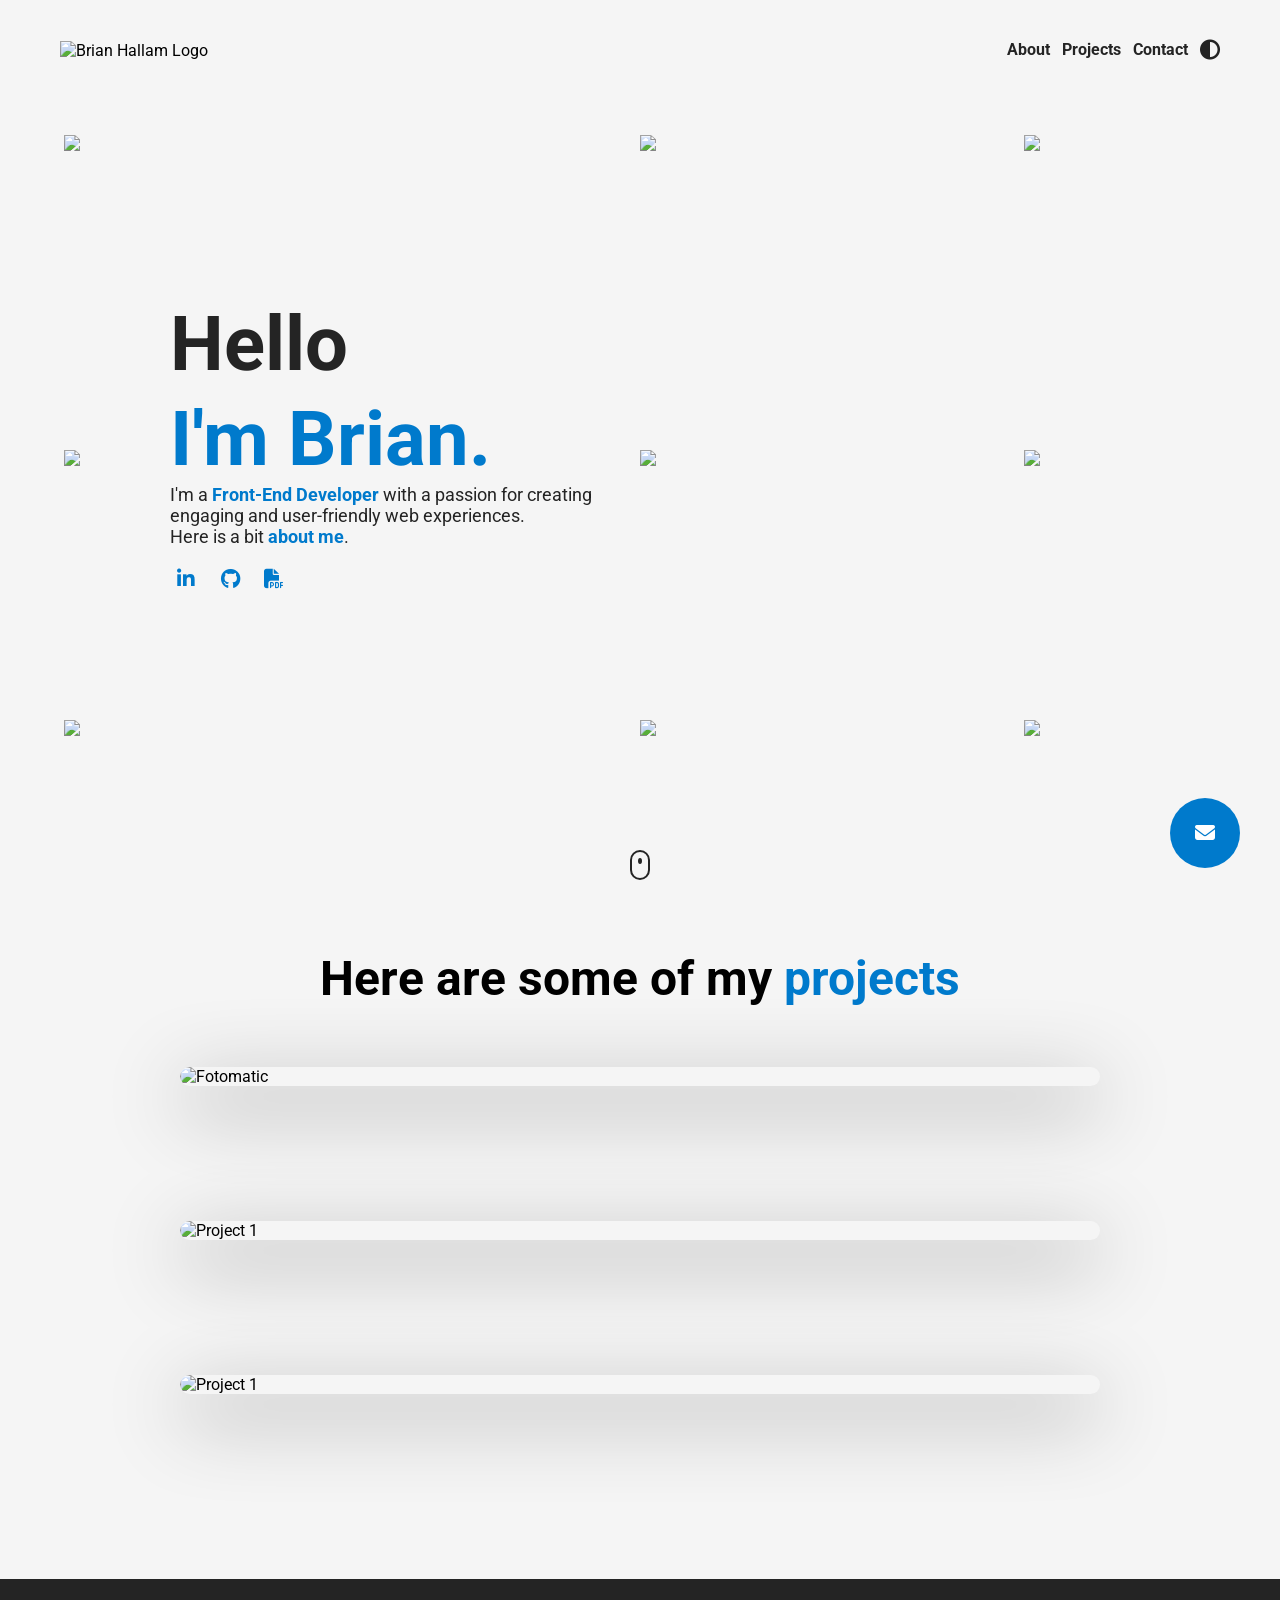
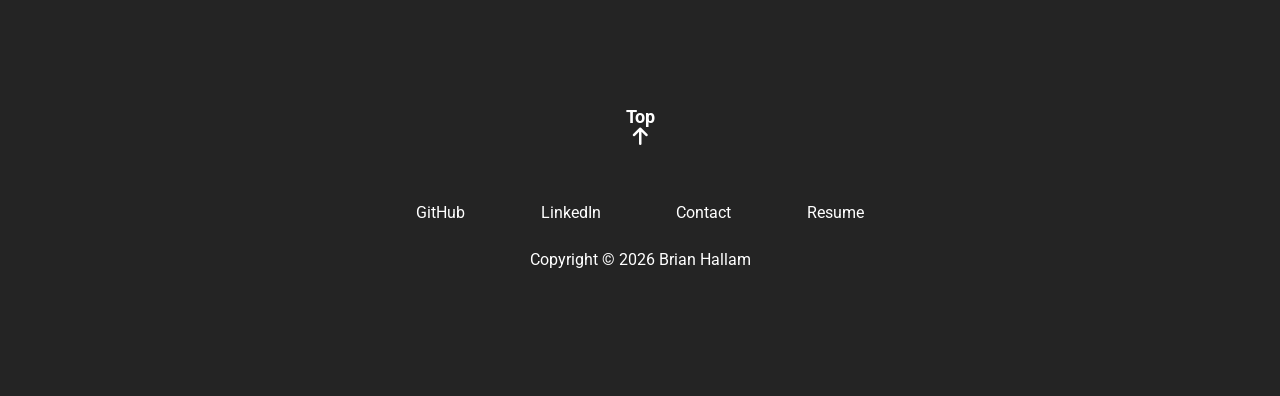
==== index.html @ a68c0668 "Add files via upload" ====
<!DOCTYPE html>
<!-- Action Items
1. need to add own logo---COMPLETE
2. need my own project images and descriptions......mock ups---COMPLETE with NO MOCK UPs
3. Need my own resume and contact info 
4. Need to add GitHub and LinkedIn URLs
5. Where did I leave off in the video----?Modal 2 @ 10min
-->
<html lang="en">
<head>
    <link rel="icon" type="image/png" href="./assets/brian_logo.png">
    <meta charset="UTF-8">
    <meta name="viewport" content="width=device-width, initial-scale=1.0">
    <meta http-equiv="X-UA-Compatible" content="ie=edge">
    <link rel="stylesheet" href="style.css">
    <link rel="stylesheet" href="https://cdnjs.cloudflare.com/ajax/libs/font-awesome/6.5.0/css/all.min.css">
    <title>Brian Hallam</title>
    <script type="text/javascript"
        src="https://cdn.jsdelivr.net/npm/@emailjs/browser@4/dist/email.min.js">
      </script>
    <script type="text/javascript">
      (function(){
          emailjs.init({
            publicKey: "vgryAOwKGJlXA9Sr4",
          });
      })();
    </script>
</head>
<body>
  <section id="landing-page" onmousemove="moveBackground(event)">
    <nav>
    <figure>
      <img id="personal-logo" src="./assets/brian_logo.png" alt="Brian Hallam Logo">
      <!--Logo proportion is 2.5:1 -->
    </figure>
      <ul class="nav__links--list">
        <li class="nav__link"><a href="#" class="
          nav__link--anchor
          link__hover-effect
          link__hover-effect--black          
          ">About</a></li>
        <li class="nav__link"><a href="#" class="
          nav__link--anchor
          link__hover-effect
          link__hover-effect--black          
          ">Projects</a></li>
        <li class="nav__link"><a href="#" class="
          nav__link--anchor
          link__hover-effect
          link__hover-effect--black          
          ">Contact</a></li>
        <li class="nav__link" onclick="toggleContrast()"><a href="#" class="
          nav__link--anchor
          link__hover-effect
          link__hover-effect--black
          ">
            <i class="fa-solid fa-circle-half-stroke"></i></a>
        </li>
      </ul>
    </nav>
    <header class = "header">
      <h1 class="title">Hello</h1>
      <h1 class="title__secondary"><b class="blue">I'm Brian.</b></h1>
      <p class = "class__para">
        I'm a <strong class="blue">Front-End Developer</strong> with a passion for creating engaging and user-friendly web experiences. 
        <br>
        Here is a bit <b class="blue">about me</b>.
      </p>
      <div class="social__list">
          <a href="#" target="_blank" class="social__link click">
            <i class="fab fa-linkedin-in"></i>
          </a>
          <a href="#" target="_blank" class="social__link click">
            <i class="fab fa-github"></i>
          </a>
          <a href="#" target="_blank" class="social__link click">
            <i class="fas fa-file-pdf"></i>
            <!-- href is the resume pdf in assets folder -->
          </a>
        </div>
    </header>
    <!-- Modal Start Section -->
    <button class="mail__btn click" onclick="toggleModal()">
      <i class="fas fa-envelope"></i>
    </button>
    <a href="#" class="scroll">
      <div class="scroll__icon click"></div>
      </a>
    <!-- The MODAL -->
    <div class="modal">
      <div class="modal__half modal__about">
        <!-- Modal Header -->
        <h3 class="modal__title modal__title--about">
        Information about me.
        </h3>
        <h4 class="modal__sub-title modal__title--about">
          Front-End Developer
        </h4>
        <!-- Modal Body -->
        <p class="modal__para">
          I am a front-end developer with a passion for creating engaging and user-friendly web experiences. 
          <br>I have experience with HTML, CSS, JavaScript, and various front-end frameworks. 
          <br>I am always eager to learn new technologies and improve my skills.
        </p>
        <div class="modal__languages">
          <figure class="modal__language">
            <img class="modal__language--img"
              src="./assets/HTML5_Badge_256.png"
              alt="">
            <span class="language__name">HTML</span>
          </figure>
          <figure class="modal__language">
            <img class="modal__language--img" src="https://cdn.iconscout.com/icon/free/png-256/css-131-722685.png"
              alt="">
            <span class="language__name">CSS</span>
          </figure>
          <figure class="modal__language">
            <img class="modal__language--img" src="https://cdn.iconscout.com/icon/free/png-256/javascript-1-225993.png"
              alt="">
            <span class="language__name">JavaScript</span>
          </figure>
        </div>
      </div>
      <div class="modal__half modal__contact">
        <i class="fas fa-times modal__exit click" onclick="toggleModal()"></i>
        <h3 class="modal__title modal__title--contact">
          Let's have a chat!
        </h3>
        <h3 class="modal__sub-title modal__sub-title--contact">
          I'm currently open to new opportunities.
        </h3>
        <form id="contact__form" onsubmit="contact(event)">
          <div class="form__item">
            <label class="form__item--label">Name</label>
            <input class="input" name="user_name" type="text" required></input>
          </div>
          <div class="form__item">
            <label class="form__item--label">Email</label>
            <input class="input" name="user_email" type="email" required></input>
          </div>
          <div class="form__item">
            <label class="form__item--label">Message</label>
            <textarea class="input" name="message" type="text" required></textarea>
          </div>
          <button id="contact__submit" class="form__submit">
            Send it my way
          </button>
        </form>
        <div class="modal__overlay modal__overlay--loading">
          <i class="fas fa-spinner"></i>
        </div>
        <div class="modal__overlay modal__overlay--success">
          Thanks for the message! Looking forward to speaking to you soon.
        </div>
      </div>
      <!-- Modal Footer -->
      <div class="modal__contact">
        <!--<h3>Here is how to contact me.</h3> -->
      </div>

    </div>
    <img src="./assets/circle.svg" class="shape shape--0">
    <img src="./assets/semi circle.svg" class="shape shape--1">
    <img src="./assets/squiggly.svg" class="shape shape--2">
    <img src="./assets/circle.svg" class="shape shape--3">
    <img src="./assets/triangle.svg" class="shape shape--4">
    <img src="./assets/squiggly.svg" class="shape shape--5">
    <img src="./assets/semi circle.svg" class="shape shape--6">
    <img src="./assets/circle.svg" class="shape shape--7">
    <img src="./assets/triangle.svg" class="shape shape--8">
  </section>
  <section id="project">
    <div class="container">
      <div class="row">
      <h1 class="section__title">
        Here are some of my <span class="blue">projects</span>
      </h1>
      <ul class="project__list">
        <li class="project">
          <div class="project__wrapper">
            <img src="./assets/fotomatic.png" alt="Fotomatic" class="project__img" alt="">
            <div class="project__wrapper--bg"></div>
            <div class="project__description">
            <h2 class="project__description--title">
              Fotomatic Photography
            </h2>
            <h4 class="project__description--sub-title">
              HTML, CSS, and JavaScript</h4>
            <p class="project__description--para">
              A clean and responsive website for a photography studio.
            </p>
          </div>
          </div>
        </li>
        <li class="project">
          <div class="project__wrapper">
            <img src="./assets/company page.png" alt="Project 1" class="project__img" alt="">
            <div class="project__wrapper--bg"></div>
            <div class="project__description">
            <h2 class="project__description--title">
              NovaCore
            </h2>
            <h4 class="project__description--sub-title">
              HTML, CSS, and JavaScript</h4>
            <p class="project__description--para">
              A futuristic web application for a future focused tech company.
            </p>
          </div>
          </div>
        </li>
        <li class="project">
          <div class="project__wrapper">
            <img src="./assets/teashop.png" alt="Project 1" class="project__img" alt="">
            <div class="project__wrapper--bg"></div>
            <div class="project__description">
            <h2 class="project__description--title">
              The Cozy Tea Shop
            </h2>
            <h4 class="project__description--sub-title">
              HTML, CSS, and JavaScript</h4>
            <p class="project__description--para">
              An elegant and modern website for a local tea shop.
            </p>
          </div>
          </div>
        </li>
      </ul>
      </div>
    </div>
  </section>
  <footer>
    <div class="container">
      <div class="footer__row">
        <a href="#" class="footer__anchor">
          <span class="footer__logo--popper">
            <h4>Top</h4>
            <i class="fas fa-arrow-up"></i>
          </span>
          <figure class="footer__logo">
            <img src="./assets/brian_logo.png" class="footer__logo--img" alt="">
          </figure>
        </a>
        <div class="footer__social--list">
          <a href="#" class="
          footer__social--link
          link__hover-effect
          link__hover-effect--white
        ">
            GitHub
          </a>
          <a href="#" target="_blank" class="
          footer__social--link
          link__hover-effect
          link__hover-effect--white
        ">
            LinkedIn
          </a>
          <a href="#" onclick="toggleModal()" class="
          footer__social--link
          link__hover-effect
          link__hover-effect--white
        ">
            Contact
          </a>
          <a href="#" target="_blank" class="
          footer__social--link
          link__hover-effect
          link__hover-effect--white
        ">
            Resume
          </a>
        </div>
        <div class="footer__copyright">Copyright &copy; 2026 Brian Hallam</div>
      </div>
    </div>
  </footer>
  <script src="index.js"> </script>

</body>
</html>
---- style.css ----
@import url('https://fonts.googleapis.com/css2?family=Lato:ital,wght@0,100;0,300;0,400;0,700;0,900;1,100;1,300;1,400;1,700;1,900&family=Roboto:ital,wght@0,100..900;1,100..900&display=swap');

*{
    margin: 0;
    padding: 0;
    box-sizing: border-box;
    font-family: 'Roboto', sans-serif;
}

html{
  scroll-behavior: smooth;
}
.orange {
    color: #ff6600;
}

.blue {
    color: #007acc;
}

ul {
    list-style: none;
    padding: 0;
    margin: 0;
}


.li{
    list-style-type: none;
}

section {
    background-color: rgb(245, 245, 245);
}

a{
    text-decoration: none;
}

.click {
    transition: all 300ms ease;
}

.click:hover {
    transform: scale(1.1);
}

.click:active {
    transform: scale(0.8);
}

button{
    cursor: pointer;
}

.mail__btn {
    background-color: #007acc;
    color: white;
    border: none;
    padding: 10px 20px;
    font-size: 16px;
    cursor: pointer;
    width: 70px;
    height: 70px;
    border-radius: 50%;
    position: absolute;
    bottom: 32px;
    right: 40px;
}

.scroll {
    position: absolute;
    bottom: 20px;
    left: 50%;
    transform: translateX(-50%);
}

.scroll__icon {
    width: 20px;
    height: 30px;
    border: 2px solid #242424;
    border-radius: 24px;
    
}

.scroll__icon:after{
    content: '';
    position: absolute;
    top: 8px;
    left: 50%;
    transform: translateX(-50%);
    width: 4px;
    height: 6px;
    background-color: #242424;
    border-radius: 50%;
    animation: scrollAnim 1.5s infinite;
}

@keyframes scrollAnim {
    0% {
        opacity: 0;
        transform: translateX(-50%) translateY(0);
    }
    50% {
        opacity: 1;
        transform: translateX(-50%) translateY(10px);
    }
    100% {
        opacity: 0;
        transform: translateX(-50%) translateY(0);
    }
}

.container {
    padding: 50px 0;
}

.row {
    width: 100%;
    max-width: 75vw;
    margin: 0 auto;
    padding: 0 20px;
}

.modal--open nav,
.modal--open .scroll,
.modal--open .header {
  opacity: 0;
  visibility: hidden;
  transition: all 400ms;
}

.dark-theme .title,
.dark-theme .section__title,
.dark-theme .sub__title,
.dark-theme .nav__link--anchor,
.dark-theme .fa-adjust,
.dark-theme .header__para,
.dark-theme .class__para,
.dark-theme .nav__link,
.dark-theme .nav__links--list {
  color: white;
}

.dark-theme section{
  background-color:#242424
}

.dark-theme .scroll__icon{
  border-color: white;
}

.dark-theme .scroll__icon:after,
.dark-theme  .link__hover-effect--black:after{
  background-color: white;
}

.dark-theme  .link__hover-effect--white:after{
  background-color: #242424;
}


.dark-theme .scroll__icon.click{
  background-color: white;
}

.dark-theme .mail__btn{
  background-color: white;
  color: #242424;
}

/* 
NAVIGATION
 */

#personal-logo {
    width: 117px;
    height: 50px;
}

nav{
    display: flex;
    justify-content: space-between;
    align-items: center;
    width: 100%;
    max-width: 1200px;
    margin: 0 auto;
    height: 100px;
    padding: 0 20px;
}

.nav__links--list{
    display: flex;
}

.nav__link{
    margin-left: 12px;
}

.nav__link--anchor{
    color: #242424;
    font-size: 16px;
    font-weight: 700;
}

i {
  font-size: 20px;
}

.link__hover-effect {
  position: relative;
}

.link__hover-effect:after {
  content: "";
  position: absolute;
  bottom: -3px;
  height: 3px;
  width: 0;
  right: 0;
  transition: all 300ms ease;
}

.link__hover-effect--white:after {
  background-color: #fff;
}

.link__hover-effect--black:after {
  background-color: #242424;
}

.link__hover-effect:hover:after {
  left: 0;
  width: 100%;
}


/*
LANDING PAGE
*/
#landing-page {
    height: 100vh;
}

.header {
    position: absolute;
    top: 50%;
    left: 50%;
    transform: translate(-50%, -50%);
    width: 100%;
    max-width: 1000px;
    padding: 0 30px;
}

.header__para {
    font-size: 24px;
    font-weight: 400;
    color: #242424;
    line-height: 2;
    max-width: 450px;
}

.title {
    font-size: 76px;
    font-weight: 700;
    color: #242424;
    margin-bottom: 12px;
    line-height: 1;
}

.title__secondary{
    font-size: 76px;
    font-weight: 700;
    color: #242424;
}

.class__para {
    font-size: 18px;
    font-weight: 400;
    color: #242424;
    max-width: 450px;
}

.social__list {
    margin-top: 16px;
    display: flex;
}

.social__link {
    color: #007acc;
    margin-right: 14px;
    height: 32px;
    width: 32px;
    margin-right: 12px;
    display: flex;
    justify-content: center;
    align-items: center;
    border-radius: 50%;
}

/*
MODAL
*/
#contact__form{
  max-width: 320px;
}


.modal {
  position: absolute;
  top: 50%;
  left: 50%;
  transform: translate(-50%, -50%);
  width: 90%;
  max-width: 1100px;
  height: 700px;
  border-radius: 20px;
  overflow: hidden;
  display: flex;
  visibility: hidden;
  z-index: -1;
  transition: visibility 1s, z-index 1s, box-shadow 0.5s ease;
}

.modal.is-active {
    display: flex;
}

.modal--open .modal{
  z-index: 60;
  box-shadow: 0 20px 80px 0 rgb(0, 0, 0, 0.55);
  visibility: visible;
}

.modal__half {
  width: 50%;
  padding: 40px 72px;
  display: flex;
  flex-direction: column;
  justify-content: center;
  position: relative;
  transition: all 300ms ease-in;
}

.modal--open .modal__about,
.modal--open .modal__contact
{
  transform: translateX(0%);
}

.modal__about {
  background-color: rgb(245, 245, 245);
  transform: translateX(-110%);
}

.modal__languages {
  display: flex;
  flex-wrap: wrap;
}

.modal__language {
  width: 25%;
  padding: 16px;
  position: relative;
  display: flex;
  flex-direction: column;
  align-items: center;
  transition: all 300ms ease;
}

.modal__language:hover .language__name {
  transform: scale(1);
}

.modal__language:hover {
  filter: brightness(80%);
  transform: scale(0.9);
}

.language__name {
  position: absolute;
  bottom: -10px;
  transform: scale(0);
  transition: all 300ms ease;
}

.modal__language--img {
  width: 100%;
}

.modal__contact {
  transform: translateX(110%);
  background-color: #242424;
  color: white;
  align-items: center;
  text-align: left;
}

.modal__title {
  font-size: 26px;
}

.modal__sub-title {
  margin: 12px 0 24px 0;
  font-size: 14px;
}

.modal__para {
  margin-bottom: 12px;
  line-height: 1.75;
}

.form__item {
  margin-bottom: 20px;
  /*text-align: center;*/
}

.form__item--label{
  display: block;
  margin-bottom: 6px;
  font-size: 14px;
  font-weight: 700;
  letter-spacing: 0.5px;
  text-transform: uppercase;
  color: rgba(255, 255, 255, 0.7);
}

.input{
  width: 100%;
  background: transparent;
  border: none;
  border-bottom: 2px solid rgba(255, 255, 255, 0.4);
  color: white;
  font-size: 16px;
  text-align: center;
  padding: 8px 0;
  outline: none;
  transition: border-color 300ms ease;
  resize: none;
}

.input:focus {
  border-bottom-color: #f06449;
}

.input::placeholder {
  color: rgba(255, 255, 255, 0.4);
}

.form__submit {
  background-color: #f06449;
  border: 2px solid #f06449;
  color: white;
  font-weight: 700;
  width: 100%;
  max-width: 240px;
  padding: 12px 24px;
  font-size: 20px;
  transition: all 300ms ease;
}

.form__submit:hover {
  border-color: #fff;
  background-color: transparent;
}

.form__submit:active {
  border-color: #f06449;
  color: #f06449;
}

.modal__overlay {
  position: absolute;
  top: 0;
  left: 0;
  width: 100%;
  height: 100%;
  display: none;
  align-items: center;
  justify-content: center;
  z-index: -1;
}

.modal__overlay--loading {
  background-color: #242424;
  font-size: 80px;
}

.modal__overlay--success {
  background-color: #4bb543;
  font-size: 40px;
  font-weight: 700;
  text-align: center;
  padding: 28px;
}

.modal__overlay--visible {
  z-index: 1;
  display: flex;
}

.fa-spinner {
  animation: spinner 750ms infinite linear;
}

@keyframes spinner {
  0% {
    transform: rotate(0);
  }

  100% {
    transform: rotate(360deg);
  }
}



.modal__exit {
  position: absolute;
  top: 30px;
  right: 40px;
  color: #fff;
  font-size: 36px;
  z-index: 100;
}

/* 
PROJECTS
 */

.section__title {
  text-align: center;
  font-size: 48px;
  margin-bottom: 60px;
}

.project {
  margin-bottom: 135px;
}

.project__img {
  width: 100%;
  height: auto;
  display: block;
  border-radius: 20px;
  transition: all 600ms ease;
}

.project__wrapper {
  position: relative;
  border-radius: 20px;
  box-shadow: 0 20px 80px 0 rgb(0, 0, 0, 0.45);
  overflow: hidden;
}

.project__wrapper:hover .project__description {
  opacity: 1;
  transform: translateY(-50%);
}

.project__wrapper:hover .project__img {
  transform: scale(1.07);
  filter: blur(5px);
}

.project__description {
  position: absolute;
  top: 50%;
  left: 90px;
  transform: translateY(100%);
  opacity: 0;
  transition: opacity 300ms, transform 450ms ease;
  color: white;
  max-width: 550px;
}

.project__wrapper:hover .project__wrapper--bg {
  opacity: 0.7; 
  visibility: visible;
}

.project__wrapper--bg {
  position: absolute;
  top: 0;
  left: 0;
  width: 100%;
  height: 100%;
  background-color: #1c1d25;
  opacity: 0; 
  transition: all 450ms ease;
  visibility: hidden;
}

.project__description--title {
  font-size: 40px;
}

.project__description--sub-title {
  margin-top: 8px;
}

.project__description--link {
  color: white;
  font-size: 20px;
  margin-right: 16px;
}

.project__description--para {
  margin: 16px 0;
}

/* 

  FOOTER 
  
*/

footer {
  position: relative;
  background-color: #242424;
  display: flex;
  padding: 6% 0;
}

.footer__row {
  display: flex;
  flex-direction: column;
  align-items: center;
  text-align: center;
  width: 100%;
}

.footer__logo--img {
  width: 200px;
}

.footer__social--list {
  width: 100%;
  max-width: 500px;
  display: flex;
  justify-content: space-around;
  margin: 28px 0;
  gap: 24px;
}

.footer__social--link,
.footer__copyright {
  color: white;
}

.footer__logo--popper {
  color: white;
  font-size: 18px;
  margin-bottom: 8px;
  transition: transform 300ms ease;
}

.footer__anchor, 
.footer__anchor:visited {
  display: flex;
  flex-direction: column;
  align-items: center;
  color: white;
}

.footer__anchor:hover .footer__logo--popper {
  transform: scale(1.4);
}

footer .container {
  width: 100%;
}

footer .row {
  width: 100%;
  max-width: 100%;
  margin: 0 auto;
  display: flex;
  flex-direction: column;
  align-items: center;
  text-align: center;
}

/* 

  SHAPES

  shapes on the first row 
  height = 15vh
  
  shapes on the second row 
  height = 50vh
  
  shapes on the third row 
  height = 80vh

  shapes on the first column
  width = 5vw
  
  shapes on the second column
  width = 50vw

  shapes on the third column
  width = 80vw

*/
.shape {
  position: fixed;
}
.shape--0 {
  top: 15vh;
  left: 5vw;
}
.shape--1 {
  top: 15vh;
  left: 50vw;
}
.shape--2 {
  top: 15vh;
  left: 80vw;
}
.shape--3 {
  top: 50vh;
  left: 5vw;
}
.shape--4 {
  top: 50vh;
  left: 50vw;
}
.shape--5 {
  top: 50vh;
  left: 80vw;
}
.shape--6 {
  top: 80vh;
  left: 5vw;
}
.shape--7 {
  top: 80vh;
  left: 50vw;
}
.shape--8 {
  top: 80vh;
  left: 80vw;
}



/*
Responsiveness For mobile screens
*/
@media (max-width: 768px) {
  .section__title {
    font-size: 32px;
  }

  .project__description--title {
    font-size: 26px;
  }

  .project__description--sub-title {
    font-size: 14px;
  }

  .project__description--para {
    font-size: 14px;
    margin: 10px 0;
  }

  .project__description {
    left: 30px;
    max-width: 85%;
  }

  .title,
  .title__secondary {
    font-size: 48px;
  }
}

@media (max-width: 480px) {
  .project__description--title {
    font-size: 20px;
  }

  .title,
  .title__secondary {
    font-size: 36px;
  }
}
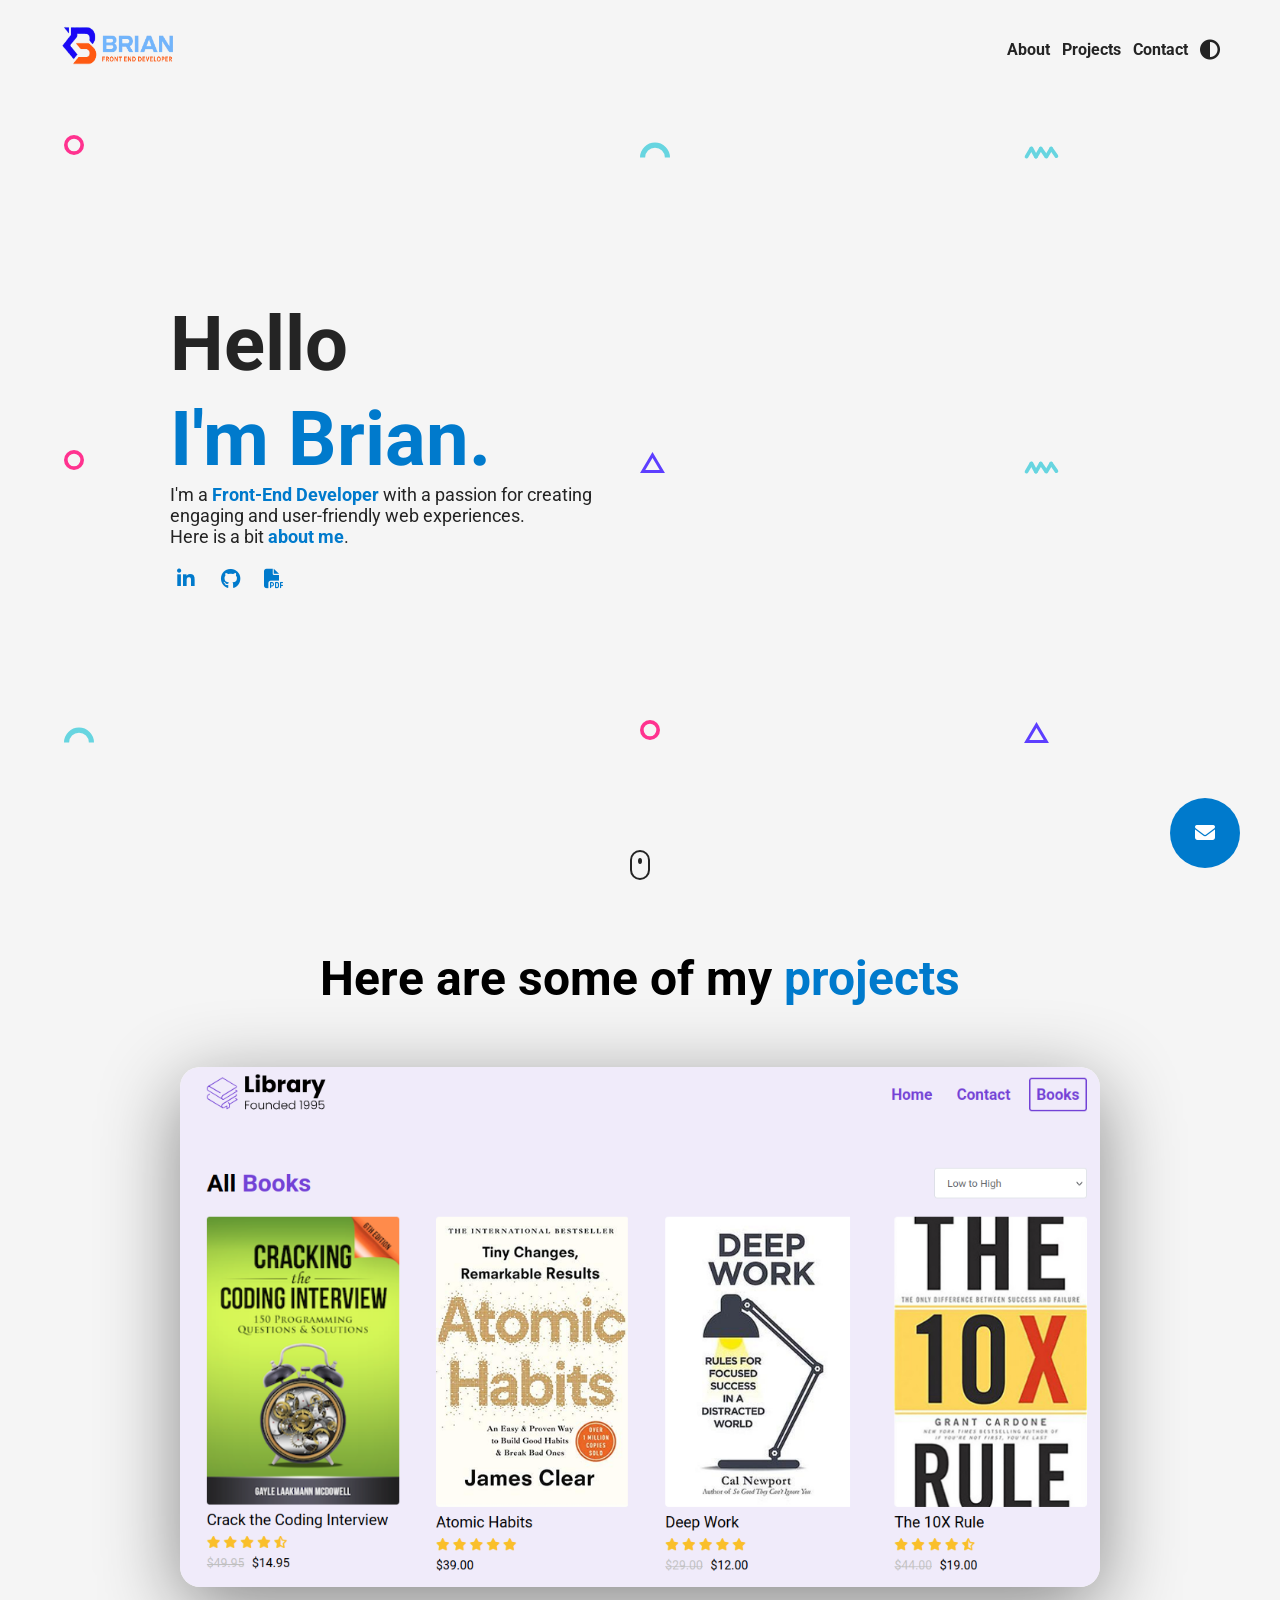
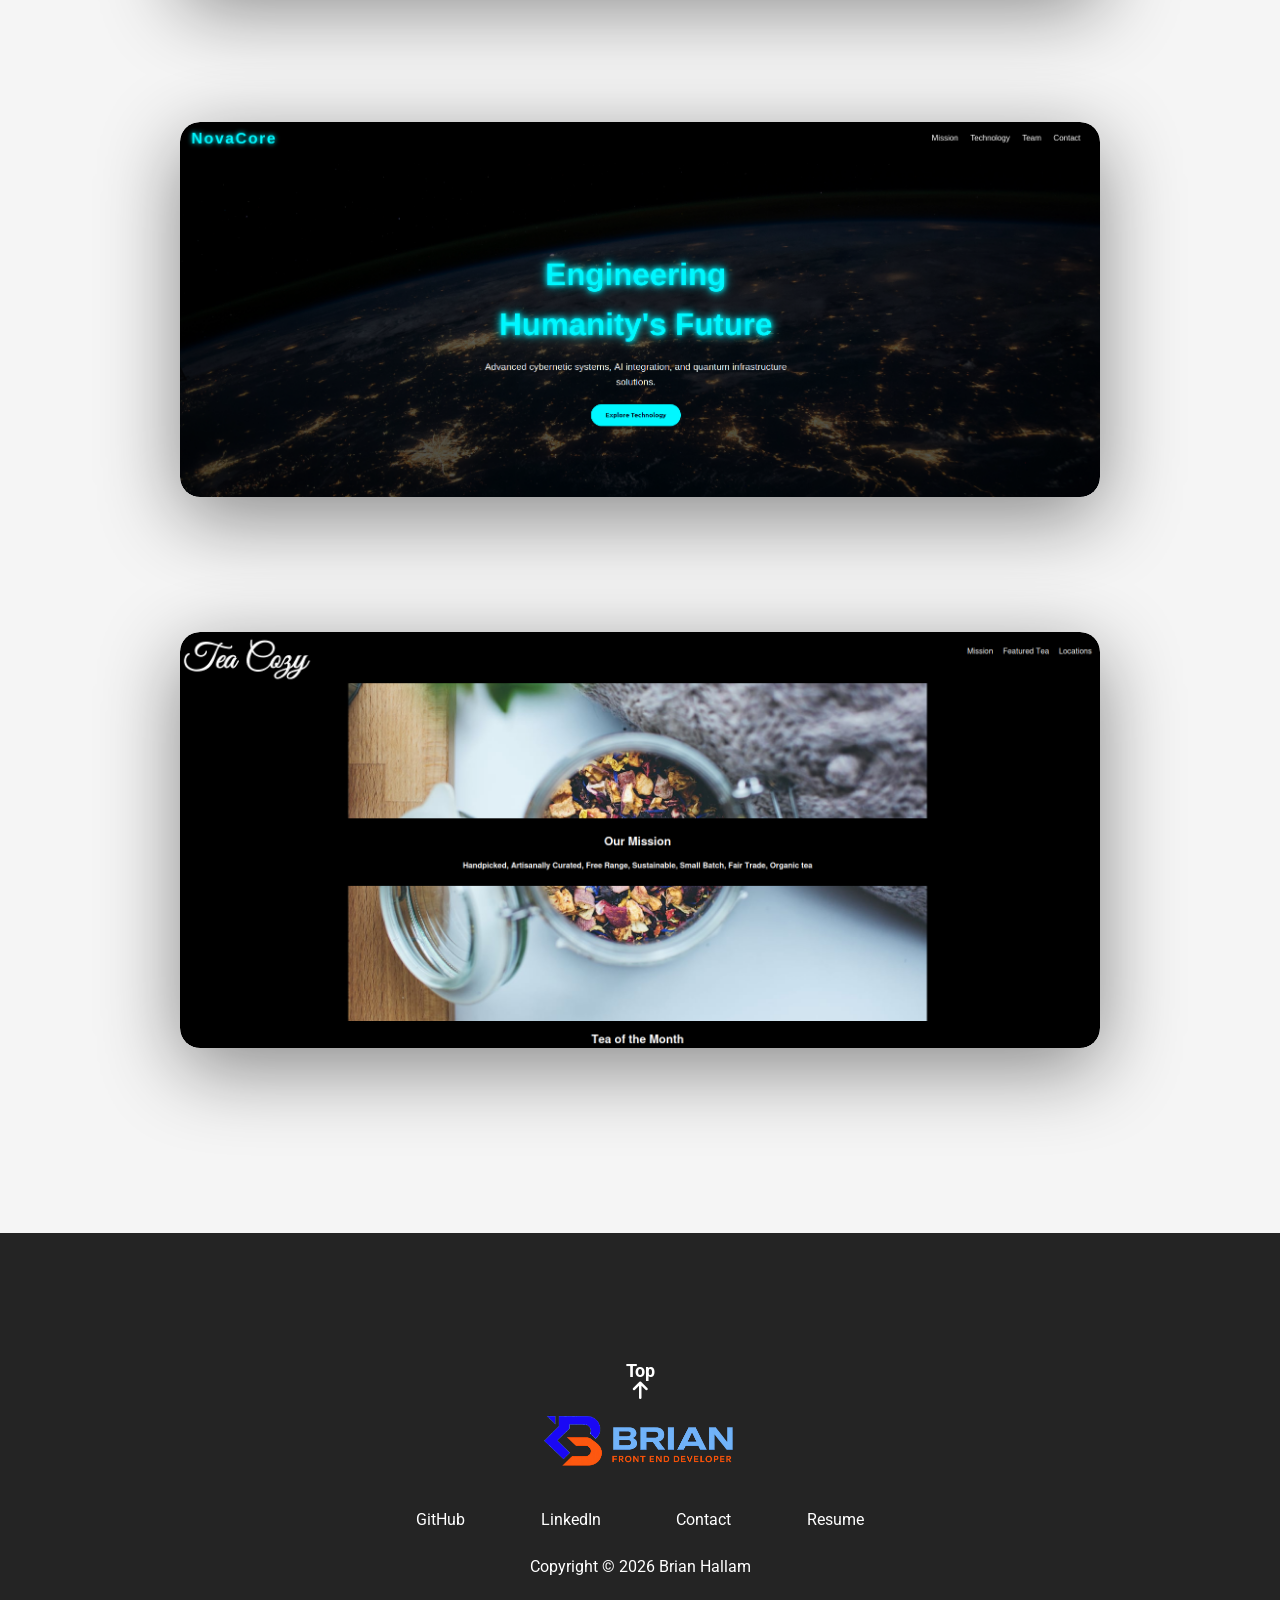
==== commit 123d793b: "Update project details from Fotomatic to Library" ====
--- a/index.html
+++ b/index.html
@@ -178,16 +178,16 @@
       <ul class="project__list">
         <li class="project">
           <div class="project__wrapper">
-            <img src="./assets/fotomatic.png" alt="Fotomatic" class="project__img" alt="">
+            <img src="./assets/book_page.png" alt="Library" class="project__img" alt="">
             <div class="project__wrapper--bg"></div>
             <div class="project__description">
             <h2 class="project__description--title">
-              Fotomatic Photography
+              Book Buying Site
             </h2>
             <h4 class="project__description--sub-title">
               HTML, CSS, and JavaScript</h4>
             <p class="project__description--para">
-              A clean and responsive website for a photography studio.
+              A clean and responsive website for a book store.
             </p>
           </div>
           </div>
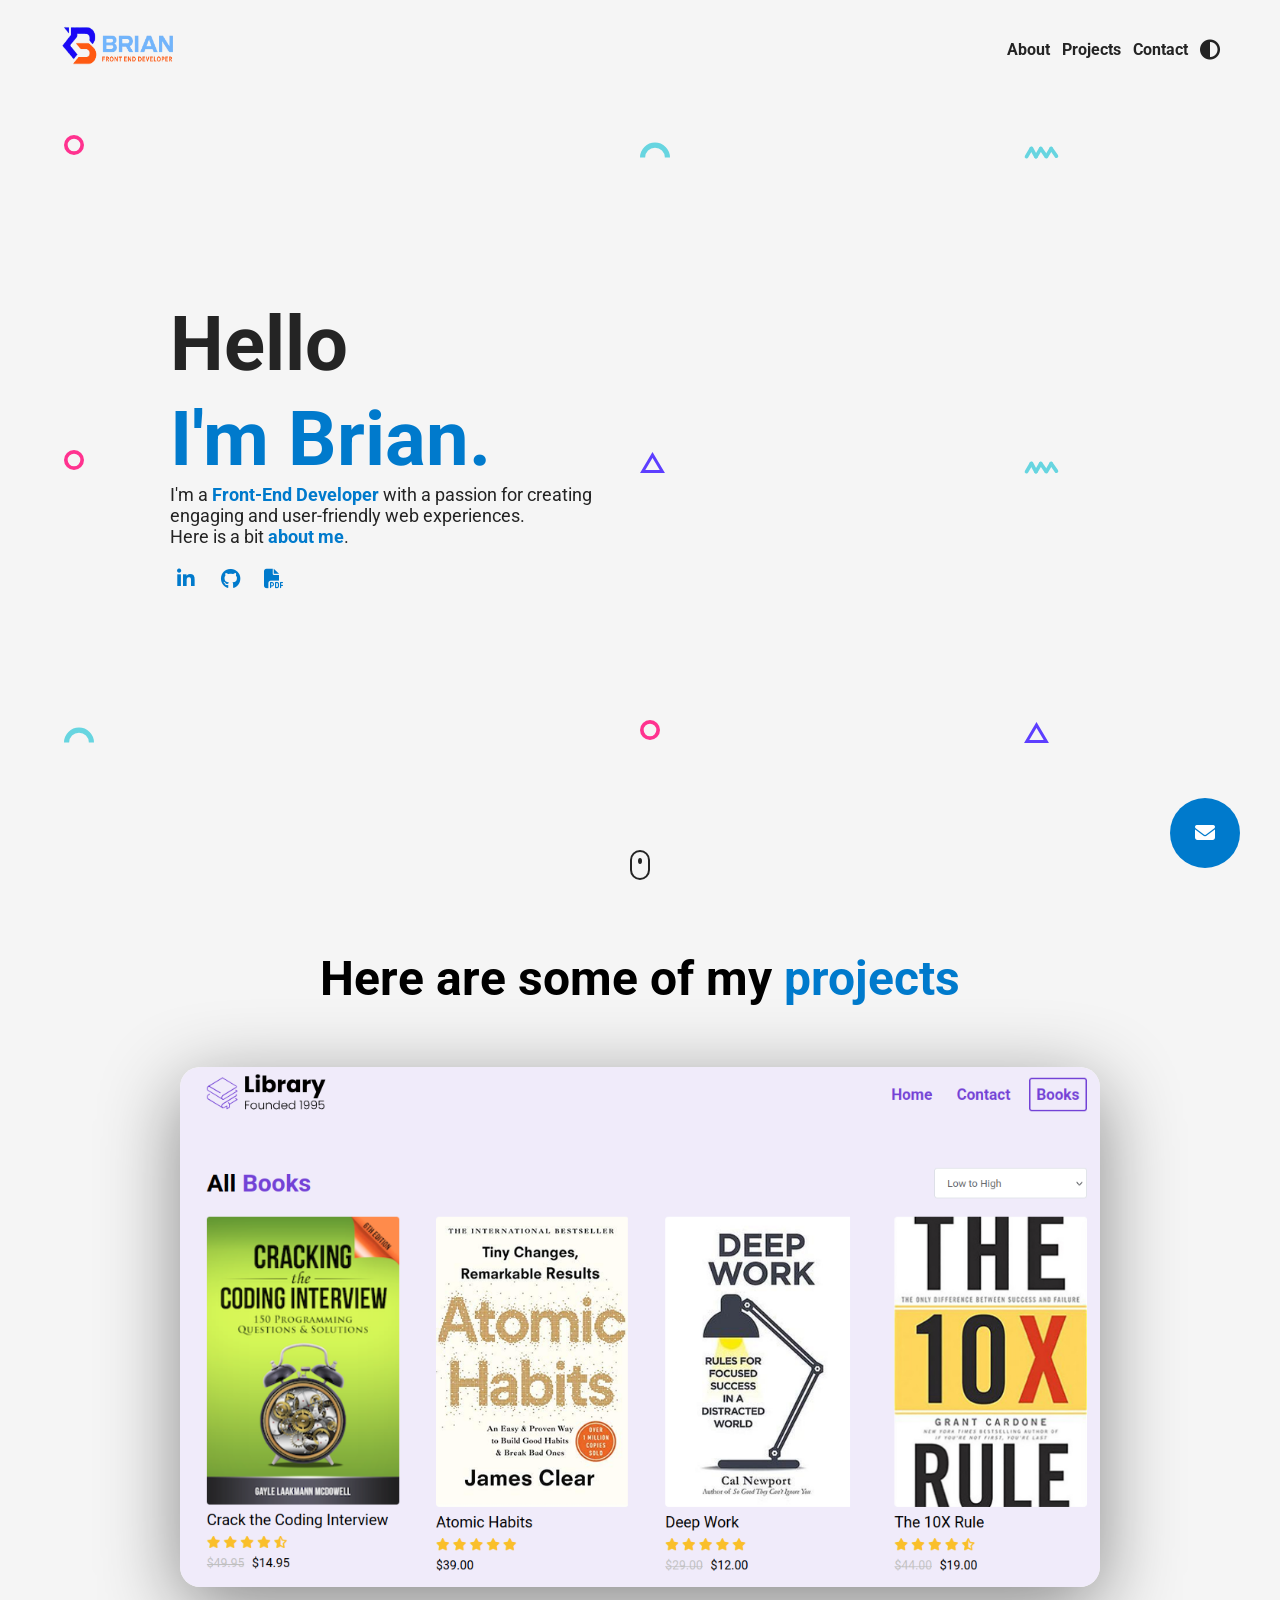
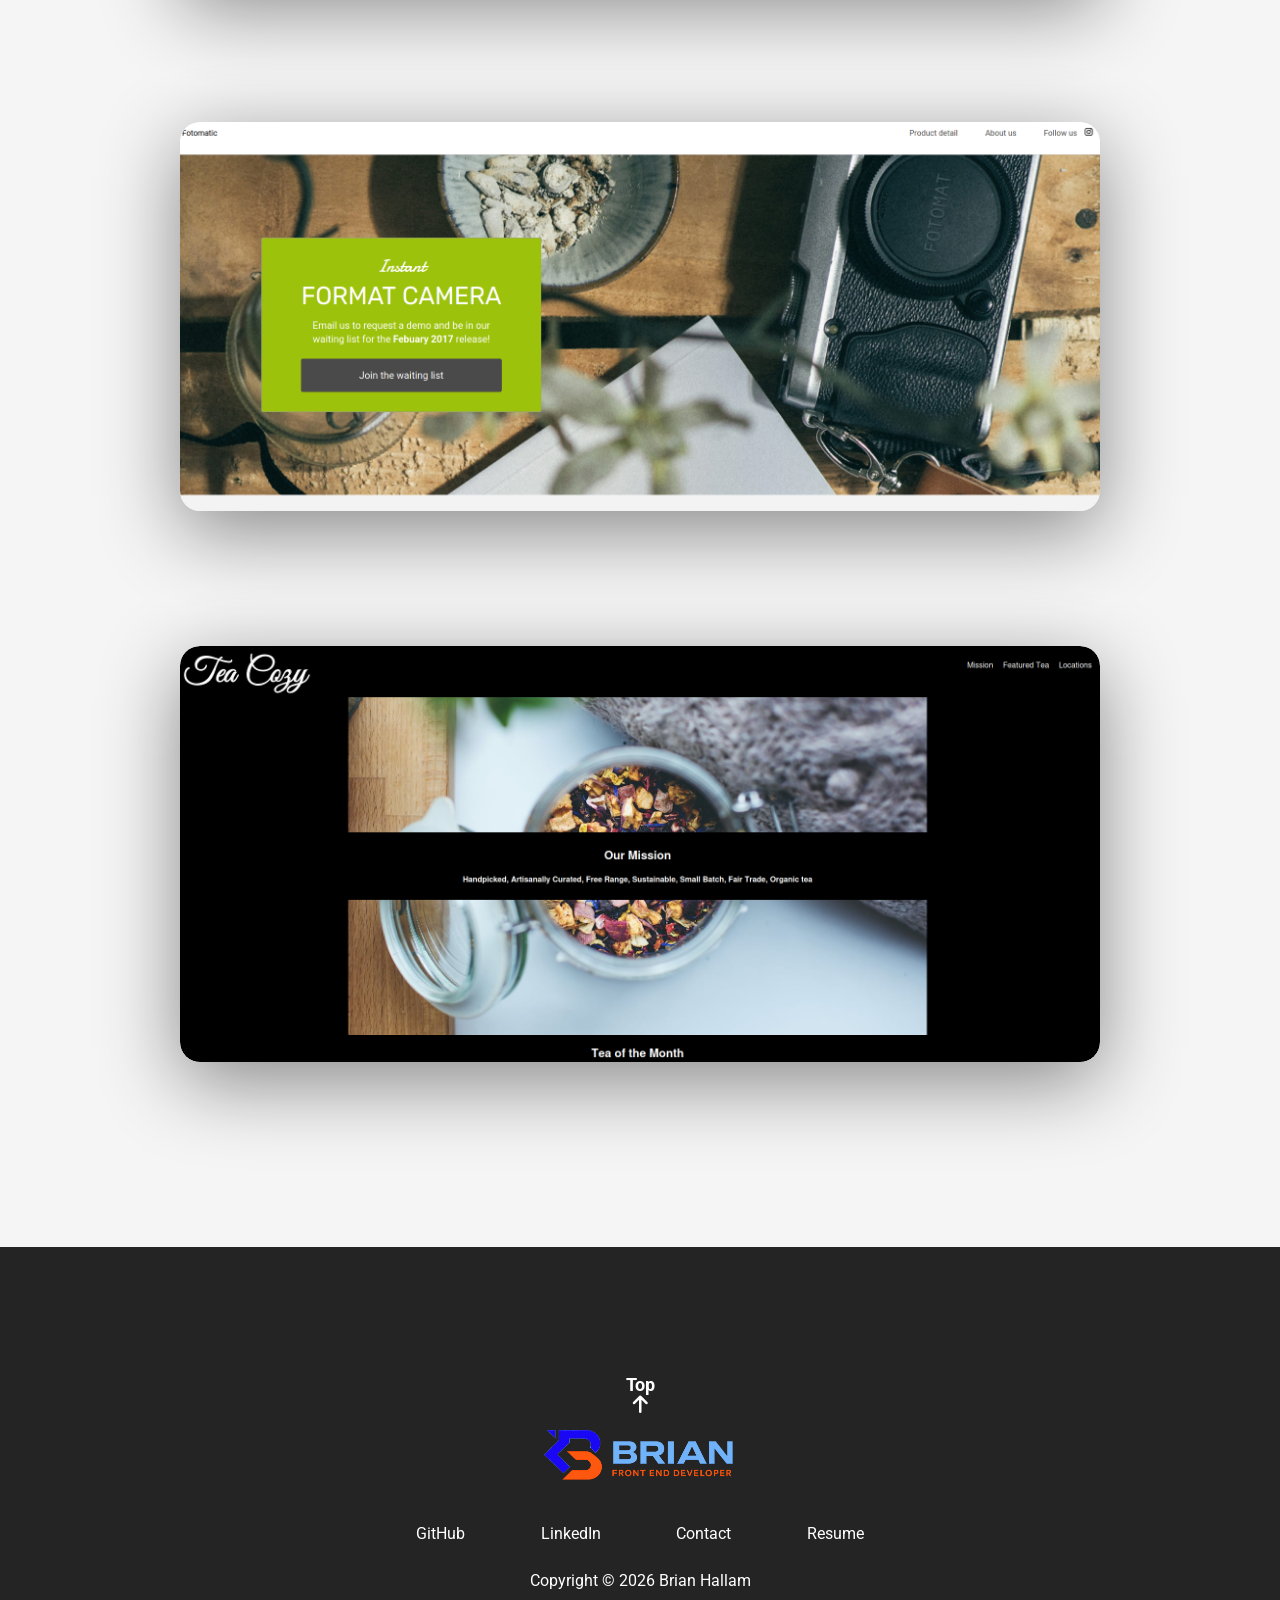
==== commit c7b4c54a: "Revise project titles and descriptions in index.html Updated project titles and descriptions for cla" ====
--- a/index.html
+++ b/index.html
@@ -177,39 +177,44 @@
       </h1>
       <ul class="project__list">
         <li class="project">
+          <a href="E Commerce Page/books.html" class="project__link" target="_blank">
           <div class="project__wrapper">
             <img src="./assets/book_page.png" alt="Library" class="project__img" alt="">
             <div class="project__wrapper--bg"></div>
             <div class="project__description">
             <h2 class="project__description--title">
-              Book Buying Site
+              Library
             </h2>
             <h4 class="project__description--sub-title">
               HTML, CSS, and JavaScript</h4>
             <p class="project__description--para">
-              A clean and responsive website for a book store.
+              A clean and responsive website for an online book store
             </p>
           </div>
           </div>
+          </a>
         </li>
         <li class="project">
           <div class="project__wrapper">
-            <img src="./assets/company page.png" alt="Project 1" class="project__img" alt="">
+            <a href="Fotomatic/index.html" class="project__link" target="_blank">
+            <img src="./assets/fotomatic.png" alt="Fotomatic" class="project__img" alt="">
             <div class="project__wrapper--bg"></div>
             <div class="project__description">
             <h2 class="project__description--title">
-              NovaCore
+              Fotomatic Photography
             </h2>
             <h4 class="project__description--sub-title">
               HTML, CSS, and JavaScript</h4>
             <p class="project__description--para">
-              A futuristic web application for a future focused tech company.
+              A clean and responsive website for a photography studio.
             </p>
           </div>
           </div>
+          </a>
         </li>
         <li class="project">
           <div class="project__wrapper">
+            <a href="tea_shop/teashop.html" class="project__link" target="_blank">
             <img src="./assets/teashop.png" alt="Project 1" class="project__img" alt="">
             <div class="project__wrapper--bg"></div>
             <div class="project__description">
@@ -223,6 +228,7 @@
             </p>
           </div>
           </div>
+          </a>
         </li>
       </ul>
       </div>
